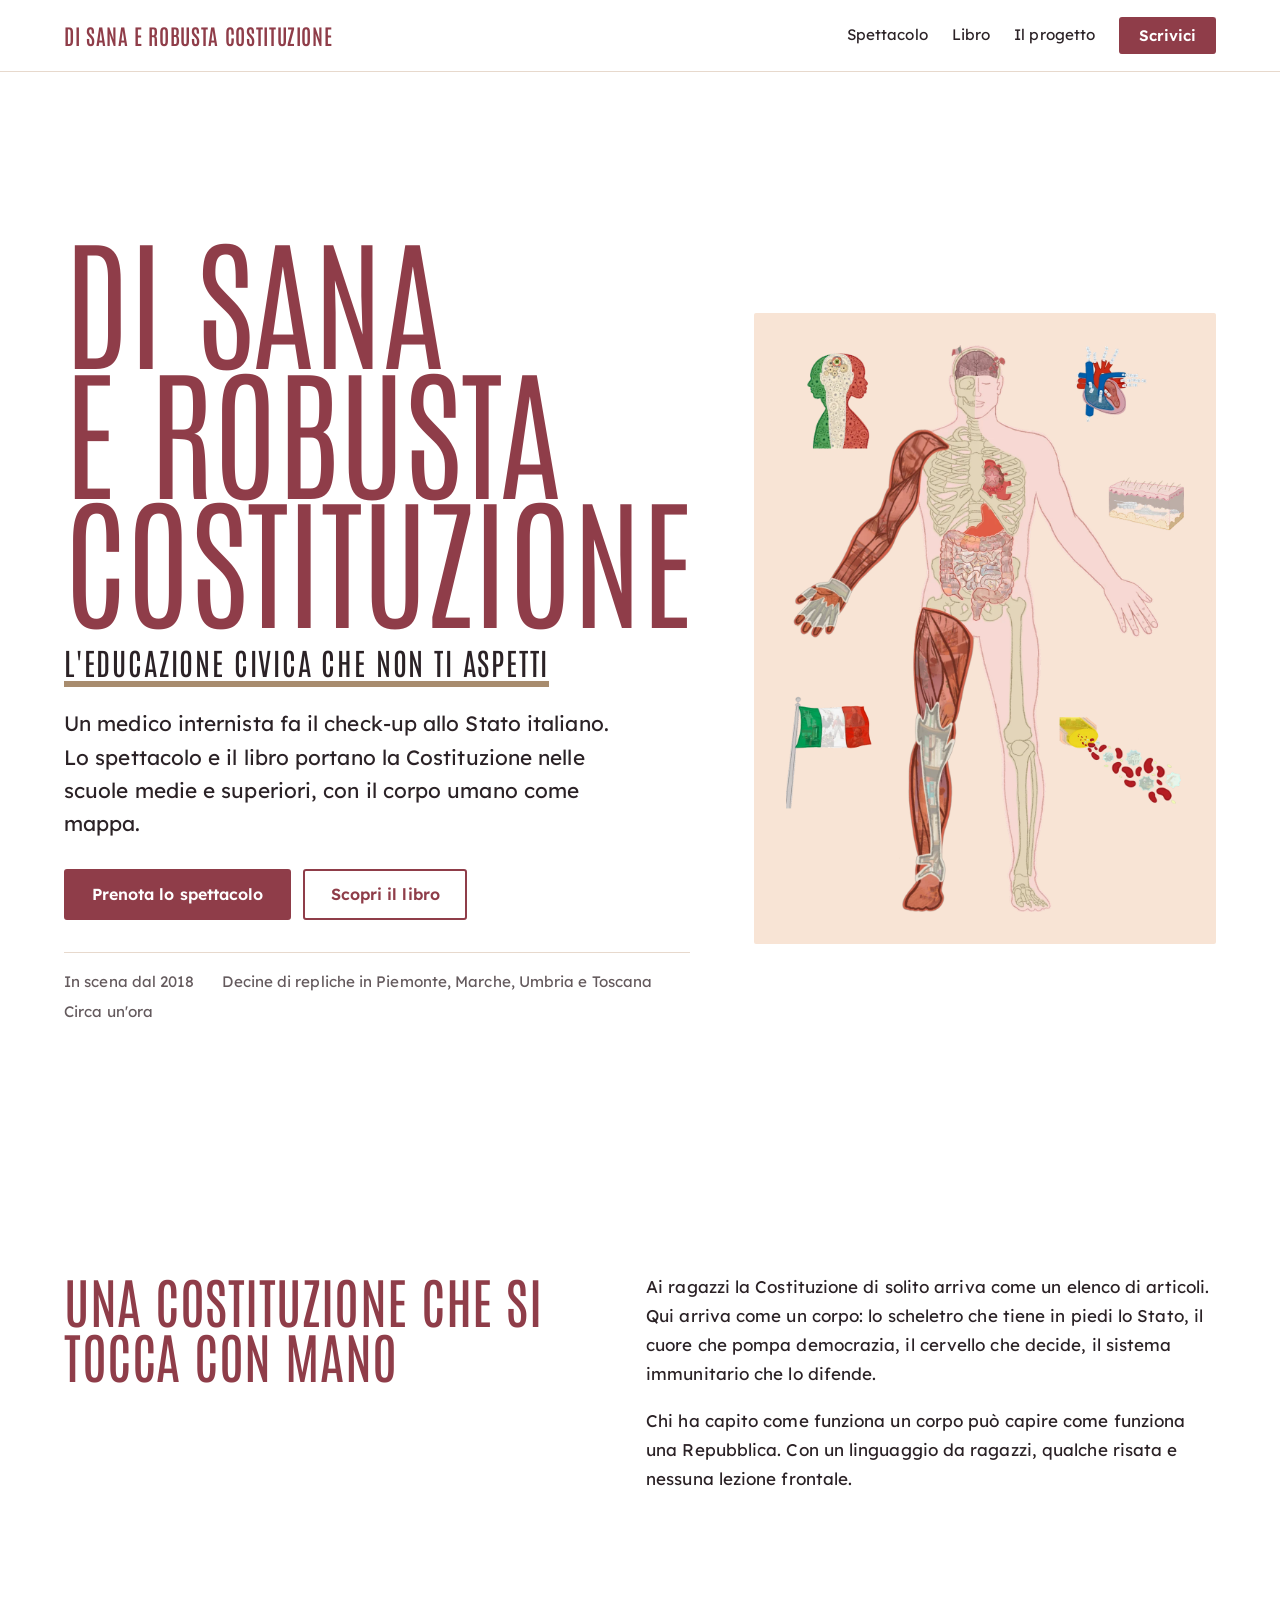
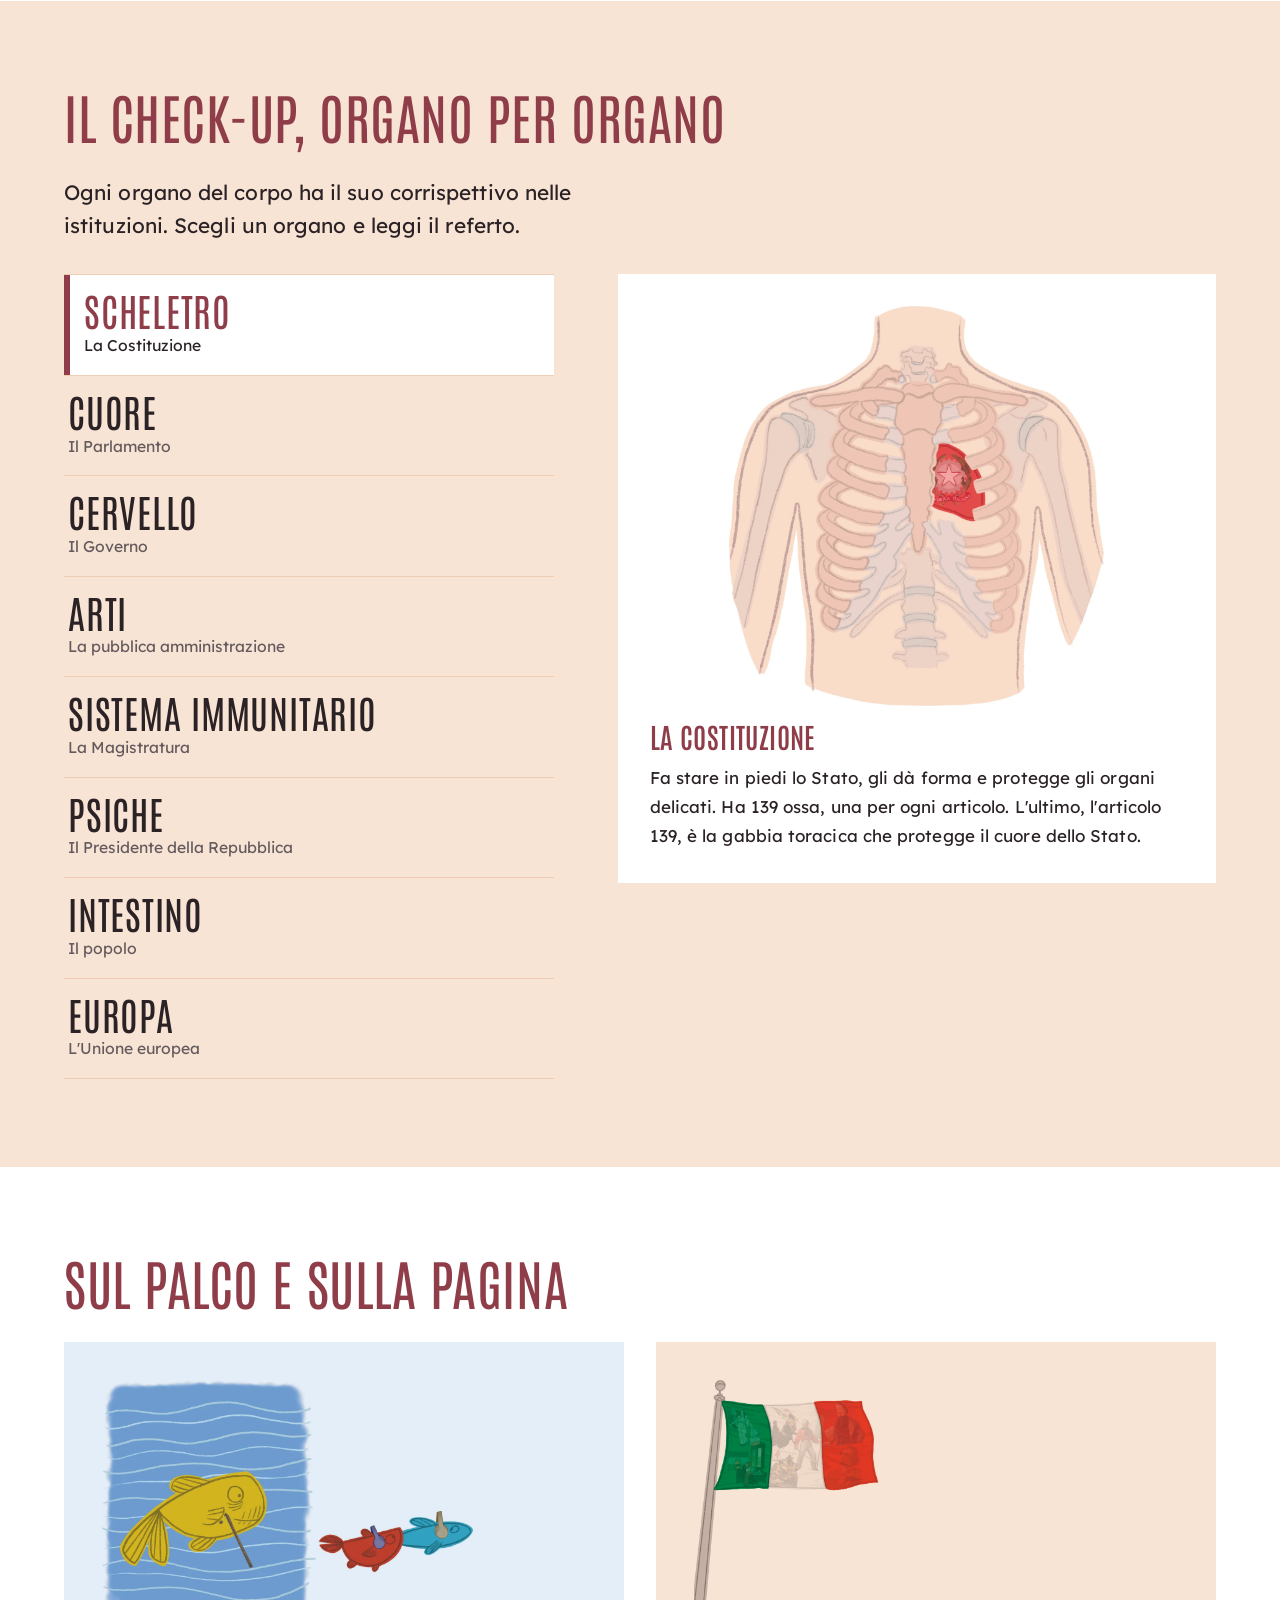
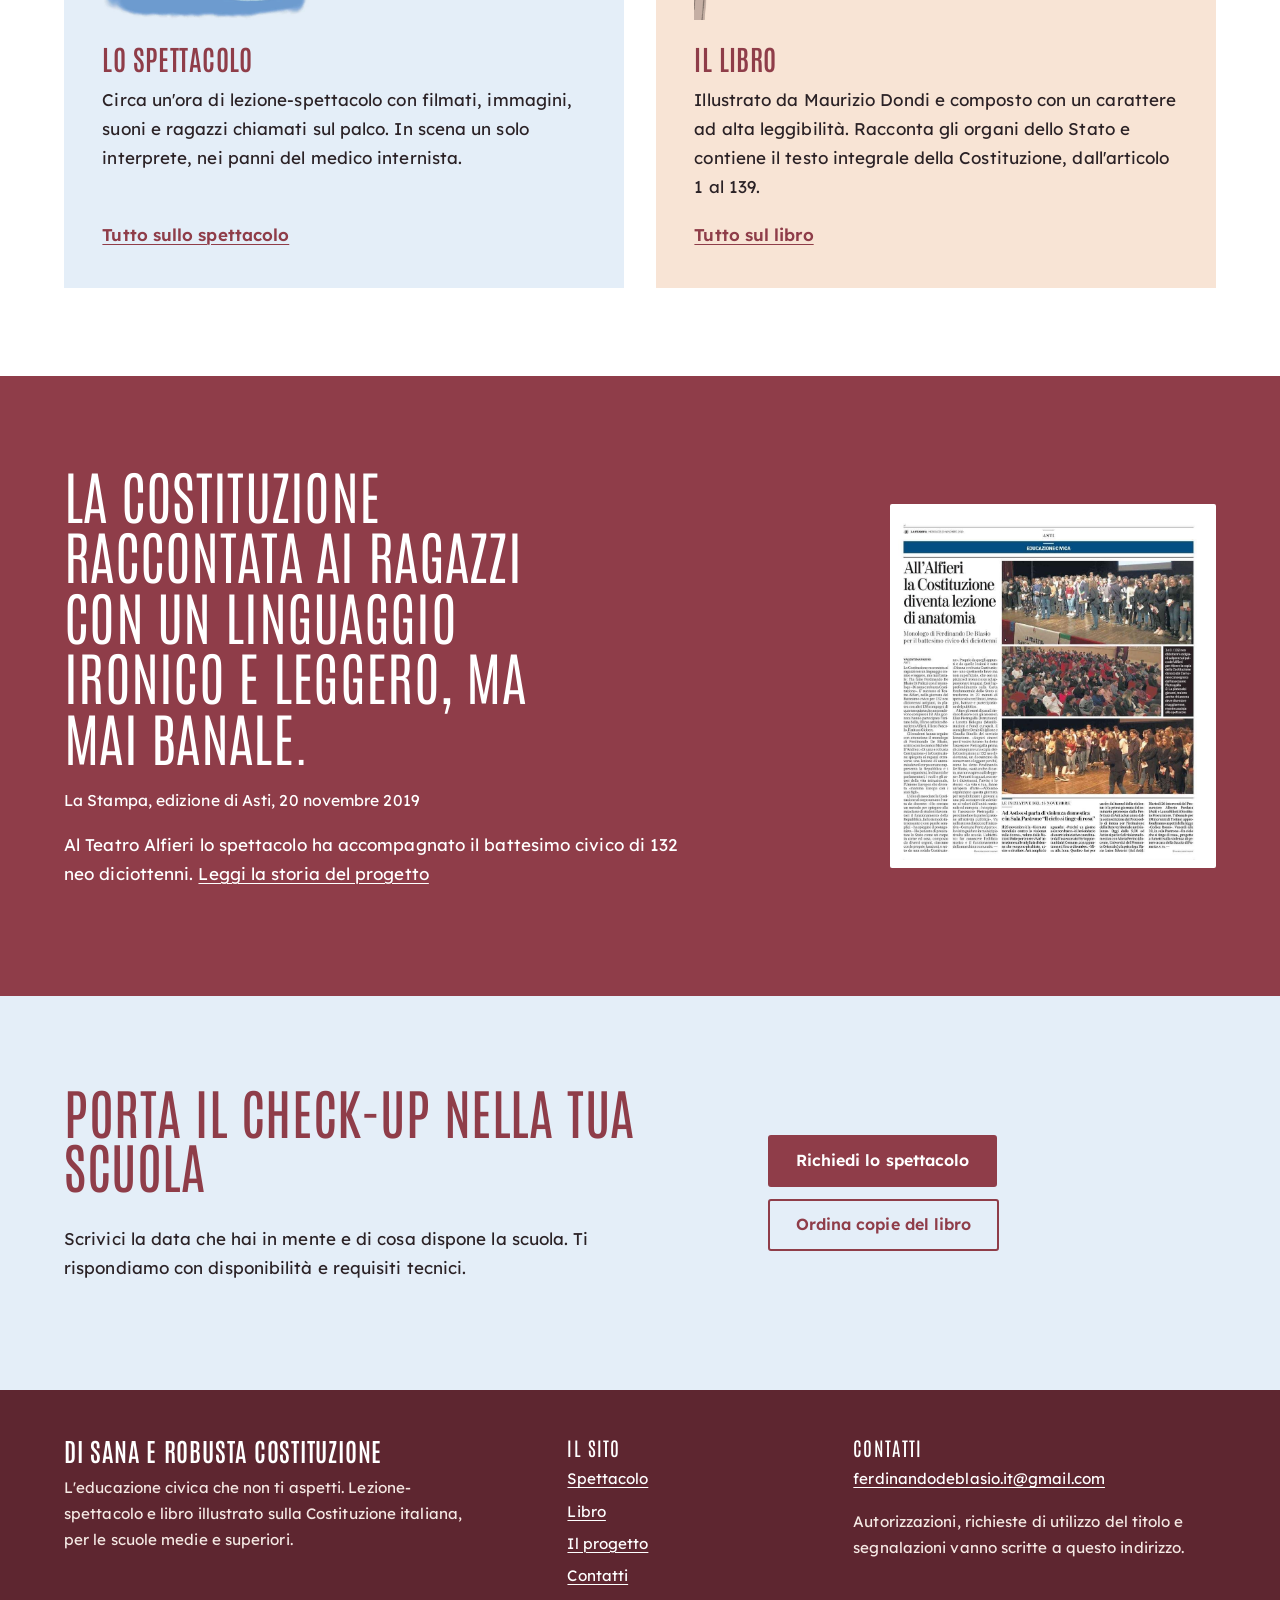
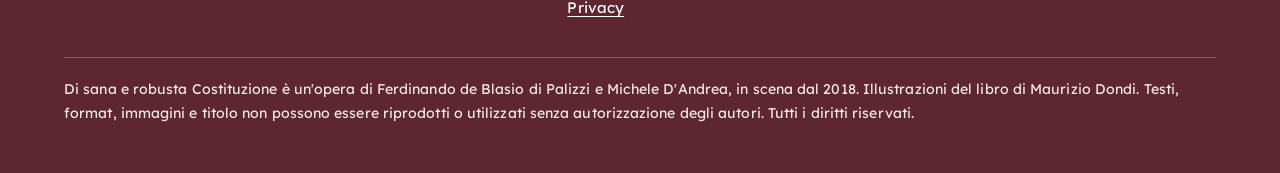
==== index.html @ 2437d0f8 "redo" ====
<!doctype html>
<html lang="it">
<head>
<meta charset="utf-8">
<meta name="viewport" content="width=device-width,initial-scale=1">
<title>Di sana e robusta Costituzione | Spettacolo e libro sulla Costituzione per le scuole</title>
<meta name="description" content="Un medico internista fa il check-up allo Stato italiano. Lezione-spettacolo e libro illustrato sulla Costituzione per scuole medie e superiori, di Ferdinando de Blasio di Palizzi e Michele D&#x27;Andrea.">
<link rel="canonical" href="https://www.DOMINIO-DA-INSERIRE.it/">
<link rel="icon" href="favicon.svg" type="image/svg+xml">
<meta property="og:type" content="website">
<meta property="og:locale" content="it_IT">
<meta property="og:site_name" content="Di sana e robusta Costituzione">
<meta property="og:title" content="Di sana e robusta Costituzione | Spettacolo e libro sulla Costituzione per le scuole">
<meta property="og:description" content="Un medico internista fa il check-up allo Stato italiano. Lezione-spettacolo e libro illustrato sulla Costituzione per scuole medie e superiori, di Ferdinando de Blasio di Palizzi e Michele D&#x27;Andrea.">
<meta property="og:url" content="https://www.DOMINIO-DA-INSERIRE.it/">
<meta property="og:image" content="https://www.DOMINIO-DA-INSERIRE.it/img/og.jpg">
<meta name="twitter:card" content="summary_large_image">
<meta name="theme-color" content="#8F3D49">
<link rel="preload" href="fonts/antonio-latin-300-normal.woff2" as="font" type="font/woff2" crossorigin>
<link rel="stylesheet" href="styles.css">
<script type="application/ld+json">{"@context": "https://schema.org", "@graph": [{"@type": "WebSite", "@id": "https://www.DOMINIO-DA-INSERIRE.it/#sito", "name": "Di sana e robusta Costituzione", "url": "https://www.DOMINIO-DA-INSERIRE.it/", "inLanguage": "it", "author": [{"@type": "Person", "name": "Ferdinando de Blasio di Palizzi"}, {"@type": "Person", "name": "Michele D'Andrea"}]}, {"@type": "Play", "@id": "https://www.DOMINIO-DA-INSERIRE.it/spettacolo.html#spettacolo", "name": "Di sana e robusta Costituzione", "description": "Lezione-spettacolo di circa un'ora sulla Costituzione italiana per le scuole medie e superiori. Un medico internista fa il check-up allo Stato.", "author": [{"@type": "Person", "name": "Ferdinando de Blasio di Palizzi"}, {"@type": "Person", "name": "Michele D'Andrea"}], "dateCreated": "2018", "inLanguage": "it", "url": "https://www.DOMINIO-DA-INSERIRE.it/spettacolo.html", "audience": {"@type": "EducationalAudience", "educationalRole": "student"}}, {"@type": "Book", "@id": "https://www.DOMINIO-DA-INSERIRE.it/libro.html#libro", "name": "Di sana e robusta Costituzione", "alternativeName": "L'educazione civica che non ti aspetti", "author": [{"@type": "Person", "name": "Ferdinando de Blasio di Palizzi"}, {"@type": "Person", "name": "Michele D'Andrea"}], "illustrator": {"@type": "Person", "name": "Maurizio Dondi"}, "inLanguage": "it", "url": "https://www.DOMINIO-DA-INSERIRE.it/libro.html", "image": "https://www.DOMINIO-DA-INSERIRE.it/img/og.jpg", "audience": {"@type": "EducationalAudience", "educationalRole": "student"}}, {"@type": "Person", "name": "Ferdinando de Blasio di Palizzi"}, {"@type": "Person", "name": "Michele D'Andrea"}]}</script>
</head>
<body>
<a class="skip" href="#contenuto">Vai al contenuto</a>
<header class="site-header"><div class="wrap">
<a class="brand" href="index.html">Di sana e robusta Costituzione</a>
<nav class="nav" aria-label="Principale"><a href="spettacolo.html">Spettacolo</a><a href="libro.html">Libro</a><a href="il-progetto.html">Il progetto</a><a class="btn" href="contatti.html">Scrivici</a></nav>
</div></header>
<main id="contenuto">
<section class="hero"><div class="wrap">
<div>
<h1><span>Di sana</span><span>e robusta</span><span>Costituzione</span></h1>
<p class="tag">L'educazione civica che non ti aspetti</p>
<p class="lede">Un medico internista fa il check-up allo Stato italiano. Lo spettacolo e il libro portano la Costituzione nelle scuole medie e superiori, con il corpo umano come mappa.</p>
<div class="btn-row"><a class="btn" href="contatti.html#spettacolo">Prenota lo spettacolo</a><a class="btn ghost" href="libro.html">Scopri il libro</a></div>
<ul class="facts" style="margin-top:2rem"><li>In scena dal 2018</li><li>Decine di repliche in Piemonte, Marche, Umbria e Toscana</li><li>Circa un'ora</li></ul>
</div>
<div class="hero-art"><img src="img/corpo-intero.webp" alt="Corpo umano con gli organi che rappresentano le istituzioni: cervello, cuore, scheletro, arti, intestino, psiche e sistema immunitario" width="720" height="1025"></div>
</div></section>

<section><div class="wrap intro">
<h2>Una Costituzione che si tocca con mano</h2>
<div>
<p>Ai ragazzi la Costituzione di solito arriva come un elenco di articoli. Qui arriva come un corpo: lo scheletro che tiene in piedi lo Stato, il cuore che pompa democrazia, il cervello che decide, il sistema immunitario che lo difende.</p>
<p>Chi ha capito come funziona un corpo può capire come funziona una Repubblica. Con un linguaggio da ragazzi, qualche risata e nessuna lezione frontale.</p>
</div></div></section>

<section class="tint" aria-labelledby="t-referto"><div class="wrap">
<h2 id="t-referto">Il check-up, organo per organo</h2>
<p class="lede">Ogni organo del corpo ha il suo corrispettivo nelle istituzioni. Scegli un organo e leggi il referto.</p>
<ul class="referto-list">
<li>
<button type="button" aria-expanded="false" aria-controls="p-scheletro"><span class="organo">Scheletro</span><span class="istituzione">La Costituzione</span></button>
<div class="panel" id="p-scheletro" role="region" aria-label="Scheletro: La Costituzione" hidden>
<div class="art"><img src="img/scheletro.webp" alt="Busto con scheletro in trasparenza e il simbolo della Repubblica al posto del cuore" loading="lazy" width="600" height="400"></div>
<h3>La Costituzione</h3><p>Fa stare in piedi lo Stato, gli dà forma e protegge gli organi delicati. Ha 139 ossa, una per ogni articolo. L'ultimo, l'articolo 139, è la gabbia toracica che protegge il cuore dello Stato.</p></div>
</li>
<li>
<button type="button" aria-expanded="false" aria-controls="p-cuore"><span class="organo">Cuore</span><span class="istituzione">Il Parlamento</span></button>
<div class="panel" id="p-cuore" role="region" aria-label="Cuore: Il Parlamento" hidden>
<div class="art"><img src="img/cuore.webp" alt="Cuore anatomico con le aule di Camera e Senato all&#x27;interno e fogli di legge al posto del sangue" loading="lazy" width="600" height="400"></div>
<h3>Il Parlamento</h3><p>Due Camere che pompano democrazia. Una legge passa dall'una all'altra come il sangue nel cuore, finché esce senza modifiche. E come ogni cuore, nessuno può impedirgli di battere.</p></div>
</li>
<li>
<button type="button" aria-expanded="false" aria-controls="p-cervello"><span class="organo">Cervello</span><span class="istituzione">Il Governo</span></button>
<div class="panel" id="p-cervello" role="region" aria-label="Cervello: Il Governo" hidden>
<div class="art"><img src="img/cervello.webp" alt="Cervello con una manifestazione del Primo Maggio, una bandiera e dei papaveri" loading="lazy" width="600" height="400"></div>
<h3>Il Governo</h3><p>Raccoglie i segnali che arrivano dal resto del corpo, li interpreta e decide un piano d'azione. Coordina i movimenti volontari dello Stato.</p></div>
</li>
<li>
<button type="button" aria-expanded="false" aria-controls="p-arti"><span class="organo">Arti</span><span class="istituzione">La pubblica amministrazione</span></button>
<div class="panel" id="p-arti" role="region" aria-label="Arti: La pubblica amministrazione" hidden>
<div class="art"><img src="img/arti.webp" alt="Una gamba e un braccio muscolosi con biblioteche e aule scolastiche nei muscoli" loading="lazy" width="600" height="400"></div>
<h3>La pubblica amministrazione</h3><p>Braccia e gambe fanno un milione di cose, ma vanno tenute allenate e messe in condizione di lavorare. Quando si fermano, si ferma lo Stato.</p></div>
</li>
<li>
<button type="button" aria-expanded="false" aria-controls="p-sangue"><span class="organo">Sistema immunitario</span><span class="istituzione">La Magistratura</span></button>
<div class="panel" id="p-sangue" role="region" aria-label="Sistema immunitario: La Magistratura" hidden>
<div class="art"><img src="img/sangue.webp" alt="Globuli rossi e globuli bianchi che scorrono in un vaso sanguigno, con un martelletto da giudice" loading="lazy" width="600" height="400"></div>
<h3>La Magistratura</h3><p>Come i globuli bianchi, il sistema giudiziario difende il corpo dello Stato da ciò che lo minaccia.</p></div>
</li>
<li>
<button type="button" aria-expanded="false" aria-controls="p-psiche"><span class="organo">Psiche</span><span class="istituzione">Il Presidente della Repubblica</span></button>
<div class="panel" id="p-psiche" role="region" aria-label="Psiche: Il Presidente della Repubblica" hidden>
<div class="art"><img src="img/psiche.webp" alt="Due profili umani a ingranaggi, verde e rosso, con al centro una figura bianca: il tricolore" loading="lazy" width="600" height="400"></div>
<h3>Il Presidente della Repubblica</h3><p>La coscienza dello Stato. Ne rappresenta l'unità, firma le leggi ed è il custode della Costituzione. È la vocina che ti dice: guarda che poi te ne penti.</p></div>
</li>
<li>
<button type="button" aria-expanded="false" aria-controls="p-intestino"><span class="organo">Intestino</span><span class="istituzione">Il popolo</span></button>
<div class="panel" id="p-intestino" role="region" aria-label="Intestino: Il popolo" hidden>
<div class="art"><img src="img/intestino.webp" alt="Stomaco e intestino con scene di manifestazioni e persone in piazza" loading="lazy" width="600" height="400"></div>
<h3>Il popolo</h3><p>Siamo tutti noi. Quando l'intestino sta male, l'umore dell'intero corpo ne risente.</p></div>
</li>
<li>
<button type="button" aria-expanded="false" aria-controls="p-europa"><span class="organo">Europa</span><span class="istituzione">L'Unione europea</span></button>
<div class="panel" id="p-europa" role="region" aria-label="Europa: L'Unione europea" hidden>
<div class="art"><img src="img/europa-gravidanza.webp" alt="Pancia di una donna incinta con le stelle della bandiera europea" loading="lazy" width="600" height="400"></div>
<h3>L'Unione europea</h3><p>Mamma Europa e tutti i suoi figli. L'Italia è uno di loro.</p></div>
</li>
</ul>
</div></section>

<section><div class="wrap">
<h2>Sul palco e sulla pagina</h2>
<div class="paths">
<article class="path blue"><img src="img/pesci.webp" alt="Un pesce giallo e due pesci più piccoli in un acquario di onde blu" width="700" height="450" loading="lazy">
<h3>Lo spettacolo</h3>
<p>Circa un'ora di lezione-spettacolo con filmati, immagini, suoni e ragazzi chiamati sul palco. In scena un solo interprete, nei panni del medico internista.</p>
<a class="more" href="spettacolo.html">Tutto sullo spettacolo</a></article>
<article class="path warm"><img src="img/bandiera.webp" alt="Bandiera italiana con ritratti storici nelle tre fasce" width="500" height="450" loading="lazy">
<h3>Il libro</h3>
<p>Illustrato da Maurizio Dondi e composto con un carattere ad alta leggibilità. Racconta gli organi dello Stato e contiene il testo integrale della Costituzione, dall'articolo 1 al 139.</p>
<a class="more" href="libro.html">Tutto sul libro</a></article>
</div></div></section>

<section class="quote"><div class="wrap">
<div><blockquote><p>La Costituzione raccontata ai ragazzi con un linguaggio ironico e leggero, ma mai banale.</p></blockquote>
<cite>La Stampa, edizione di Asti, 20 novembre 2019</cite>
<p style="margin-top:1rem">Al Teatro Alfieri lo spettacolo ha accompagnato il battesimo civico di 132 neo diciottenni. <a href="il-progetto.html#stampa">Leggi la storia del progetto</a></p></div>
<a class="clip" href="il-progetto.html#stampa" aria-label="Apri l'articolo de La Stampa"><img src="img/rassegna-la-stampa-2019-11-20.jpg" alt="Pagina de La Stampa di Asti del 20 novembre 2019 con l'articolo All'Alfieri la Costituzione diventa lezione di anatomia" width="500" height="560" loading="lazy"></a>
</div></section>
<section class="cta-band"><div class="wrap">
<div><h2>Porta il check-up nella tua scuola</h2><p>Scrivici la data che hai in mente e di cosa dispone la scuola. Ti rispondiamo con disponibilità e requisiti tecnici.</p></div>
<div class="btn-row"><a class="btn" href="contatti.html#spettacolo">Richiedi lo spettacolo</a><a class="btn ghost" href="contatti.html#libro">Ordina copie del libro</a></div>
</div></section>
</main>
<footer class="site-footer"><div class="wrap">
<div class="foot-grid">
<div><span class="brand">Di sana e robusta Costituzione</span>
<p>L'educazione civica che non ti aspetti. Lezione-spettacolo e libro illustrato sulla Costituzione italiana, per le scuole medie e superiori.</p></div>
<nav aria-label="Link del sito"><h2>Il sito</h2><ul>
<li><a href="spettacolo.html">Spettacolo</a></li><li><a href="libro.html">Libro</a></li>
<li><a href="il-progetto.html">Il progetto</a></li><li><a href="contatti.html">Contatti</a></li>
<li><a href="privacy.html">Privacy</a></li></ul></nav>
<div><h2>Contatti</h2><p><a href="mailto:ferdinandodeblasio.it@gmail.com">ferdinandodeblasio.it@gmail.com</a></p>
<p>Autorizzazioni, richieste di utilizzo del titolo e segnalazioni vanno scritte a questo indirizzo.</p></div>
</div>
<p class="rights">Di sana e robusta Costituzione è un'opera di Ferdinando de Blasio di Palizzi e Michele D'Andrea, in scena dal 2018. Illustrazioni del libro di Maurizio Dondi. Testi, format, immagini e titolo non possono essere riprodotti o utilizzati senza autorizzazione degli autori. Tutti i diritti riservati.</p>
</div></footer>
<script src="main.js" defer></script>
</body>
</html>
---- styles.css ----
@font-face{font-family:"Antonio";font-weight:300;font-style:normal;font-display:swap;src:url(fonts/antonio-latin-300-normal.woff2) format("woff2")}
@font-face{font-family:"Antonio";font-weight:400;font-style:normal;font-display:swap;src:url(fonts/antonio-latin-400-normal.woff2) format("woff2")}
@font-face{font-family:"Antonio";font-weight:600;font-style:normal;font-display:swap;src:url(fonts/antonio-latin-600-normal.woff2) format("woff2")}
@font-face{font-family:"Lexend";font-weight:400;font-style:normal;font-display:swap;src:url(fonts/lexend-latin-400-normal.woff2) format("woff2")}
@font-face{font-family:"Lexend";font-weight:600;font-style:normal;font-display:swap;src:url(fonts/lexend-latin-600-normal.woff2) format("woff2")}

:root{
  --bordeaux:#8F3D49;
  --bordeaux-deep:#5E2630;
  --sabbia:#A88C6E;
  --carne:#F8E4D5;
  --carne-deep:#EFCDB5;
  --acqua:#7BA7D6;
  --acqua-soft:#E4EEF8;
  --ink:#2B2226;
  --muted:#645A5D;
  --line:#E7D9CD;
  --paper:#FFFFFF;
  --display:"Antonio","Arial Narrow",sans-serif;
  --text:"Lexend",system-ui,-apple-system,"Segoe UI",sans-serif;
  --gutter:clamp(1.25rem,4vw,2.5rem);
  --max:72rem;
}
*,*::before,*::after{box-sizing:border-box}
html{-webkit-text-size-adjust:100%;scroll-behavior:smooth}
@media (prefers-reduced-motion:reduce){html{scroll-behavior:auto}*{animation:none!important;transition:none!important}}
body{margin:0;background:var(--paper);color:var(--ink);font-family:var(--text);font-size:1.0625rem;line-height:1.7;letter-spacing:.005em}
img{max-width:100%;height:auto;display:block}
a{color:var(--bordeaux);text-underline-offset:.2em;text-decoration-thickness:1px}
a:hover{color:var(--bordeaux-deep)}
:focus-visible{outline:3px solid var(--acqua);outline-offset:3px;border-radius:2px}
.skip{position:absolute;left:-999px;top:0;background:var(--bordeaux);color:#fff;padding:.75rem 1rem;z-index:20}
.skip:focus{left:0}
.wrap{width:min(100% - 2*var(--gutter),var(--max));margin-inline:auto}
p{margin:0 0 1.1em;max-width:62ch}
h1,h2,h3{font-family:var(--display);font-weight:400;color:var(--bordeaux);margin:0;line-height:1;text-transform:uppercase}
h2{font-size:clamp(2.1rem,4.6vw,3.4rem);letter-spacing:.01em;margin-bottom:.6em}
h3{font-size:1.75rem;letter-spacing:.015em;margin-bottom:.5em;font-weight:600}
.lede{font-size:clamp(1.125rem,1.7vw,1.3rem);line-height:1.6;max-width:44ch}

/* header */
.site-header{border-bottom:1px solid var(--line)}
.site-header .wrap{display:flex;flex-wrap:wrap;align-items:center;justify-content:space-between;gap:.5rem 2rem;padding-block:1rem}
.brand{font-family:var(--display);font-weight:600;font-size:1.35rem;letter-spacing:.03em;text-transform:uppercase;text-decoration:none;color:var(--bordeaux);line-height:1}
.nav{display:flex;flex-wrap:wrap;gap:.25rem 1.5rem;align-items:center}
.nav a{text-decoration:none;color:var(--ink);font-size:.95rem;padding:.35rem 0;border-bottom:2px solid transparent}
.nav a:hover{border-color:var(--sabbia)}
.nav a[aria-current="page"]{border-color:var(--bordeaux);color:var(--bordeaux)}
.nav .btn{padding:.55rem 1.1rem;border-bottom:0;color:#fff}
.nav .btn:hover,.nav a.btn[aria-current="page"]{color:#fff}

/* buttons */
.btn{display:inline-block;background:var(--bordeaux);color:#fff;text-decoration:none;font-family:var(--text);font-weight:600;font-size:1rem;padding:.9rem 1.6rem;border:2px solid var(--bordeaux);border-radius:3px;cursor:pointer;line-height:1.2;transition:background .15s}
.btn:hover{background:var(--bordeaux-deep);border-color:var(--bordeaux-deep);color:#fff}
.btn.ghost{background:transparent;color:var(--bordeaux)}
.btn.ghost:hover{background:var(--bordeaux);color:#fff}
.btn-row{display:flex;flex-wrap:wrap;gap:.75rem;margin-top:1.75rem}

/* hero */
.hero{overflow:hidden}
.hero .wrap{display:grid;grid-template-columns:minmax(0,1.15fr) minmax(0,.85fr);gap:clamp(1.5rem,5vw,4rem);align-items:center;padding-block:clamp(2rem,6vw,4.5rem)}
.hero h1{font-weight:300;font-size:clamp(3.6rem,11.5vw,9rem);line-height:.9;letter-spacing:-.005em}
.hero h1 span{display:block}
.hero .tag{font-family:var(--display);font-size:clamp(1.35rem,2.6vw,1.9rem);letter-spacing:.06em;text-transform:uppercase;color:var(--ink);margin:1.5rem 0 1.25rem;display:inline-block;border-bottom:6px solid var(--sabbia);padding-bottom:.2rem;line-height:1.1}
.hero-art{background:var(--carne);border-radius:2px;padding:clamp(1rem,3vw,2rem);position:relative}
.hero-art img{width:100%;max-height:44rem;object-fit:contain}

/* sections */
section{padding-block:clamp(3rem,7vw,5.5rem)}
.tint{background:var(--carne)}
.facts{display:flex;flex-wrap:wrap;gap:.25rem 1.75rem;margin:0;padding:1rem 0 0;border-top:1px solid var(--line);list-style:none;font-size:.95rem;color:var(--muted)}
.intro{display:grid;grid-template-columns:minmax(0,1fr) minmax(0,1.1fr);gap:clamp(1.5rem,5vw,4rem);align-items:start}
.intro h2{margin-bottom:0}

/* referto */
.referto-list{list-style:none;margin:2rem 0 0;padding:0;display:grid;grid-template-columns:minmax(0,.9fr) minmax(0,1.1fr);column-gap:clamp(1.5rem,5vw,4rem);align-items:start}
.referto-list li{display:contents}
.referto-list button{grid-column:1;text-align:left;background:transparent;border:0;border-top:1px solid var(--carne-deep);padding:1rem .25rem;cursor:pointer;font:inherit;color:var(--ink);display:flex;flex-direction:column;gap:.15rem;width:100%}
.referto-list li:last-child button{border-bottom:1px solid var(--carne-deep)}
.referto-list .organo{font-family:var(--display);text-transform:uppercase;font-size:clamp(1.7rem,3.4vw,2.4rem);letter-spacing:.02em;line-height:1;color:var(--ink);transition:color .15s,padding .15s}
.referto-list .istituzione{font-size:.98rem;color:var(--muted)}
.referto-list button:hover .organo{color:var(--bordeaux)}
.referto-list button[aria-expanded="true"]{background:var(--paper);box-shadow:inset 6px 0 0 var(--bordeaux);padding-left:1.25rem}
.referto-list button[aria-expanded="true"] .organo{color:var(--bordeaux)}
.referto-list button[aria-expanded="true"] .istituzione{color:var(--ink)}
.referto-list .panel{grid-column:2;grid-row:1 / span 9;background:var(--paper);padding:clamp(1rem,2.5vw,2rem);position:sticky;top:1rem;align-self:start}
.referto-list .panel[hidden]{display:none}
.panel .art{height:clamp(16rem,34vw,25rem);display:flex;align-items:center;justify-content:center;margin-bottom:1rem}
.panel .art img{max-height:100%;width:auto;max-width:100%;object-fit:contain}
.panel p{margin-bottom:0}

/* two paths */
.paths{display:grid;grid-template-columns:repeat(2,minmax(0,1fr));gap:clamp(1rem,3vw,2rem)}
.path{padding:clamp(1.5rem,3vw,2.5rem);display:flex;flex-direction:column}
.path.blue{background:var(--acqua-soft)}
.path.warm{background:var(--carne)}
.path img{mix-blend-mode:multiply;height:15rem;width:auto;max-width:100%;object-fit:contain;object-position:left center;margin-bottom:1.5rem}
.path p{flex:1}
.path .more{font-weight:600}

/* quote */
.quote{background:var(--bordeaux);color:#fff}
.quote .wrap{display:grid;grid-template-columns:minmax(0,1.4fr) minmax(0,.6fr);gap:clamp(1.5rem,5vw,4rem);align-items:center}
.quote blockquote{margin:0}
.quote blockquote p{font-family:var(--display);font-weight:300;font-size:clamp(2rem,5vw,3.6rem);line-height:1.05;text-transform:uppercase;max-width:20ch;margin:0 0 1.25rem;letter-spacing:.005em}
.quote cite{font-style:normal;font-size:.98rem}
.quote a{color:#fff}
.quote .clip{display:block;background:#fff;padding:.5rem;border-radius:2px}
.quote .clip img{width:100%}

/* cta band */
.cta-band{background:var(--acqua-soft)}
.cta-band .wrap{display:grid;grid-template-columns:minmax(0,1.2fr) minmax(0,.8fr);gap:2rem;align-items:center}
.cta-band .btn-row{margin-top:0;justify-content:flex-start}

/* inner pages */
.page-head{padding-block:clamp(2.5rem,6vw,4.5rem) clamp(1.5rem,3vw,2.5rem)}
.page-head h1{font-weight:300;font-size:clamp(3rem,8vw,6rem);line-height:.92}
.page-head .lede{margin-top:1.25rem}
.split{display:grid;grid-template-columns:minmax(0,1.15fr) minmax(0,.85fr);gap:clamp(1.5rem,5vw,4rem);align-items:start}
.split.rev{grid-template-columns:minmax(0,.85fr) minmax(0,1.15fr)}
.figure{background:var(--carne);padding:clamp(1rem,3vw,2rem)}
.figure.blue{background:var(--acqua-soft)}
.figure img{mix-blend-mode:multiply;max-height:34rem;width:auto;max-width:100%;margin-inline:auto;object-fit:contain}
.spec{display:grid;grid-template-columns:max-content 1fr;gap:.6rem 1.5rem;margin:0 0 1.5rem;padding:1.25rem 0;border-block:1px solid var(--line)}
.spec dt{font-weight:600;color:var(--bordeaux)}
.spec dd{margin:0}
.checklist{margin:0 0 1.25rem;padding-left:1.25rem}
.checklist li{margin-bottom:.4rem;max-width:58ch}
.parts{list-style:none;padding:0;margin:0;display:grid;gap:0}
.parts li{display:grid;grid-template-columns:minmax(0,.7fr) minmax(0,1.3fr);gap:1.5rem;padding:1.25rem 0;border-top:1px solid var(--line)}
.parts li:last-child{border-bottom:1px solid var(--line)}
.parts .t{font-family:var(--display);text-transform:uppercase;font-size:1.7rem;line-height:1.05;color:var(--bordeaux);letter-spacing:.015em}
.parts .t small{display:block;font-family:var(--text);text-transform:none;font-size:.9rem;color:var(--muted);letter-spacing:0;margin-bottom:.25rem}
.parts p{margin:0}
.timeline{list-style:none;margin:0;padding:0;border-left:3px solid var(--sabbia)}
.timeline li{padding:0 0 2rem 1.75rem;position:relative}
.timeline li::before{content:"";position:absolute;left:-9px;top:.55rem;width:15px;height:15px;background:var(--bordeaux);border-radius:50%}
.timeline .year{font-family:var(--display);font-size:2rem;color:var(--bordeaux);line-height:1;display:block;margin-bottom:.35rem}
.timeline p{margin:0}
.authors{display:grid;grid-template-columns:repeat(2,minmax(0,1fr));gap:clamp(1.5rem,4vw,3rem)}
.press img{border:1px solid var(--line)}
.press figcaption{font-size:.92rem;color:var(--muted);margin-top:.75rem;max-width:60ch}
.note-box{background:var(--carne);padding:1.5rem 1.75rem;border-left:6px solid var(--bordeaux)}
.note-box p:last-child{margin-bottom:0}
details.faq{border-top:1px solid var(--line);padding:1rem 0}
details.faq:last-of-type{border-bottom:1px solid var(--line)}
details.faq summary{cursor:pointer;font-weight:600;list-style:none;display:flex;justify-content:space-between;gap:1rem}
details.faq summary::-webkit-details-marker{display:none}
details.faq summary::after{content:"+";font-family:var(--display);font-size:1.6rem;line-height:1;color:var(--bordeaux)}
details.faq[open] summary::after{content:"\2212"}
details.faq p{margin:.75rem 0 0}

/* forms */
.form-card{background:var(--carne);padding:clamp(1.25rem,3vw,2.25rem);margin-bottom:3rem}
.form-grid{display:grid;grid-template-columns:repeat(2,minmax(0,1fr));gap:1.1rem 1.5rem}
.field{display:flex;flex-direction:column;gap:.35rem}
.field.full{grid-column:1 / -1}
label,legend{font-weight:600;font-size:.95rem}
input,select,textarea{font:inherit;color:var(--ink);background:#fff;border:1.5px solid #bda893;border-radius:3px;padding:.7rem .8rem;width:100%}
input:focus,select:focus,textarea:focus{outline:3px solid var(--acqua);outline-offset:1px;border-color:var(--bordeaux)}
textarea{min-height:7rem;resize:vertical}
.check{display:flex;gap:.7rem;align-items:flex-start;font-weight:400}
.check input{width:1.2rem;height:1.2rem;margin-top:.3rem;flex:none}
.form-note{font-size:.92rem;color:var(--muted);max-width:60ch}
.form-status{margin-top:1rem;font-weight:600;color:var(--bordeaux-deep)}
.anchor-links{display:flex;gap:1.5rem;flex-wrap:wrap;margin-top:1.25rem}

/* footer */
.site-footer{background:var(--bordeaux-deep);color:#F5E9E4;padding-block:3rem 2rem;font-size:.95rem}
.site-footer a{color:#fff}
.foot-grid{display:grid;grid-template-columns:minmax(0,1.3fr) minmax(0,.7fr) minmax(0,1fr);gap:2rem}
.site-footer .brand{color:#fff;font-size:1.6rem;display:block;margin-bottom:.75rem}
.site-footer ul{list-style:none;margin:0;padding:0;display:grid;gap:.4rem}
.site-footer .rights{margin-top:2.25rem;padding-top:1.25rem;border-top:1px solid rgba(255,255,255,.25);font-size:.88rem;max-width:none}
.site-footer p{max-width:46ch}
.site-footer h2{font-size:1.2rem;color:#fff;margin-bottom:.6rem;letter-spacing:.06em}

@media (max-width:52rem){
  .hero .wrap,.intro,.split,.split.rev,.quote .wrap,.cta-band .wrap,.authors,.foot-grid,.paths{grid-template-columns:minmax(0,1fr)}
  .hero-art{max-width:24rem}
  .hero-art img{max-height:26rem}
  .referto-list{grid-template-columns:minmax(0,1fr)}
  .referto-list li{display:block}
  .referto-list button{grid-column:auto}
  .referto-list .panel{grid-column:auto;grid-row:auto;position:static;margin:0 0 .5rem;border-left:6px solid var(--bordeaux)}
  .referto-list .panel .art{height:15rem}
  .form-grid{grid-template-columns:minmax(0,1fr)}
  .parts li{grid-template-columns:minmax(0,1fr);gap:.5rem}
  .spec{grid-template-columns:minmax(0,1fr);gap:.1rem}
  .spec dd{margin-bottom:.7rem}
}
@media print{.site-header,.site-footer,.cta-band,.btn-row{display:none}}
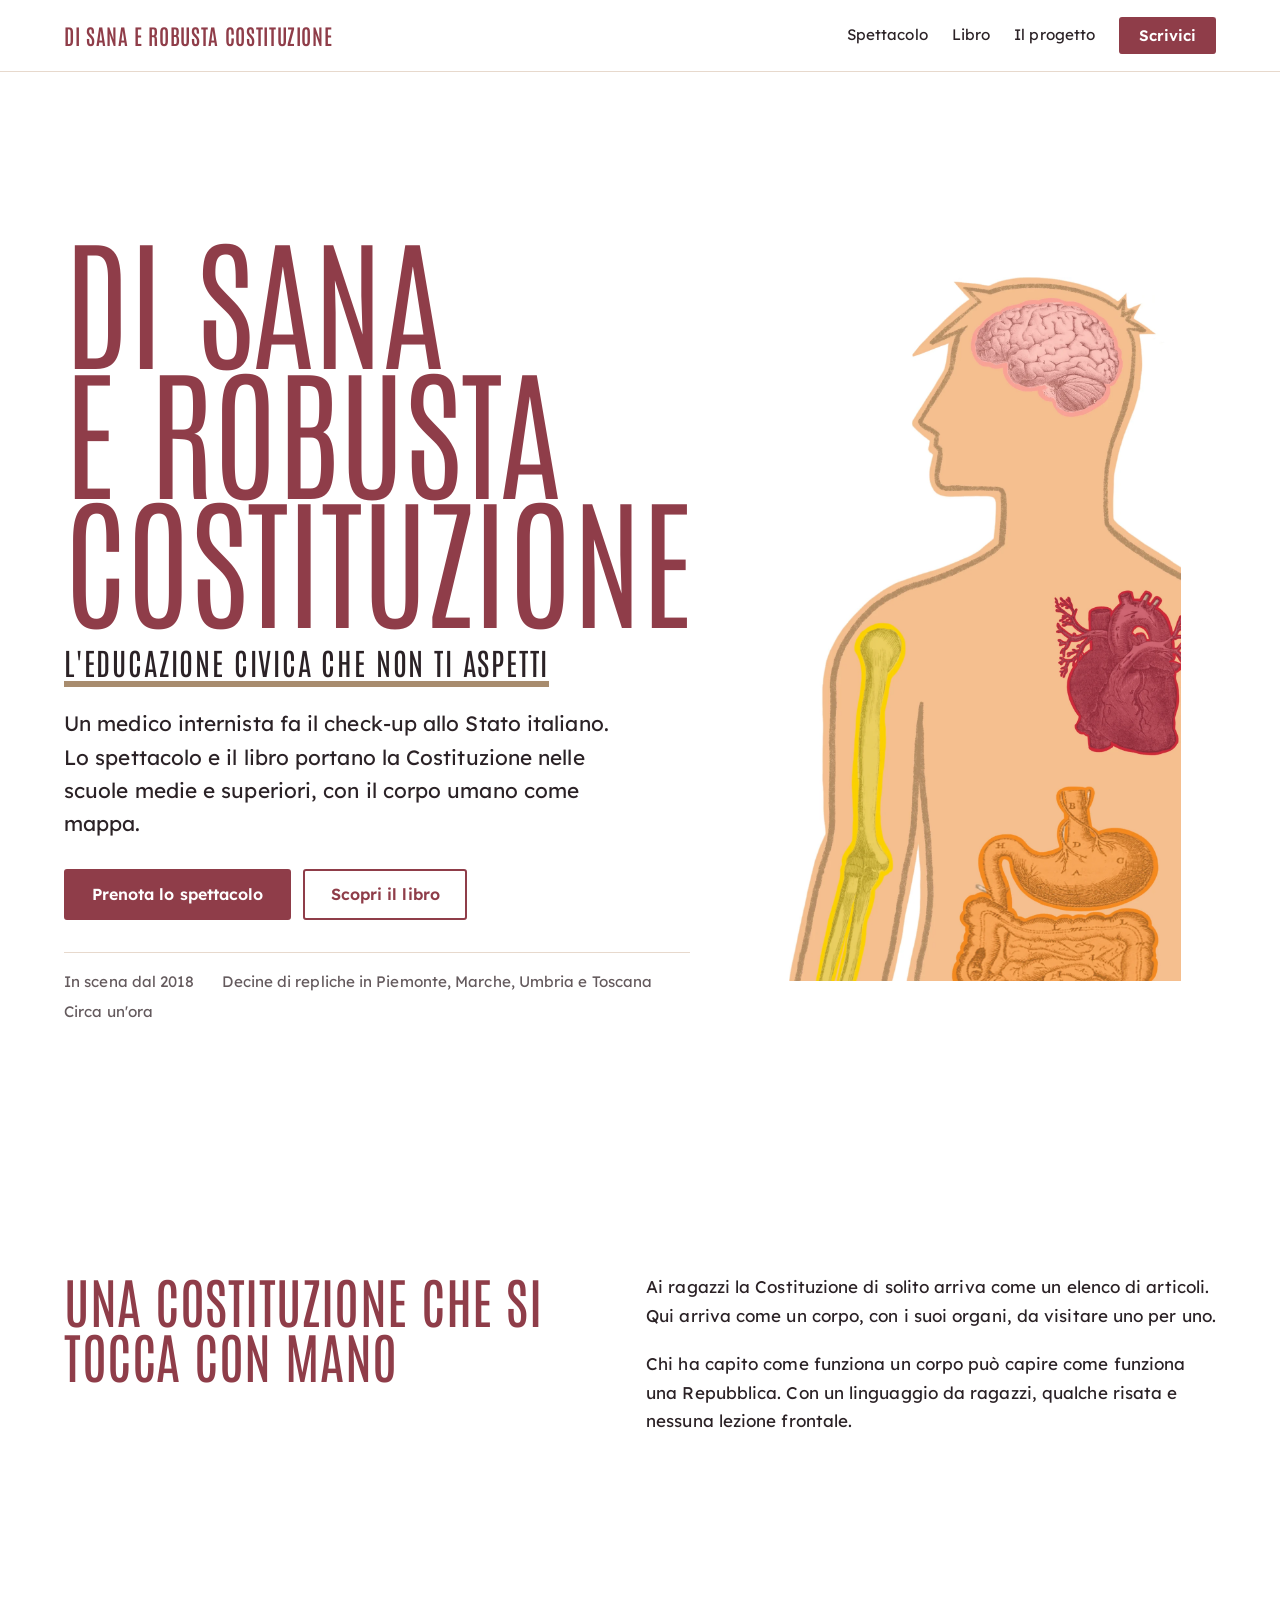
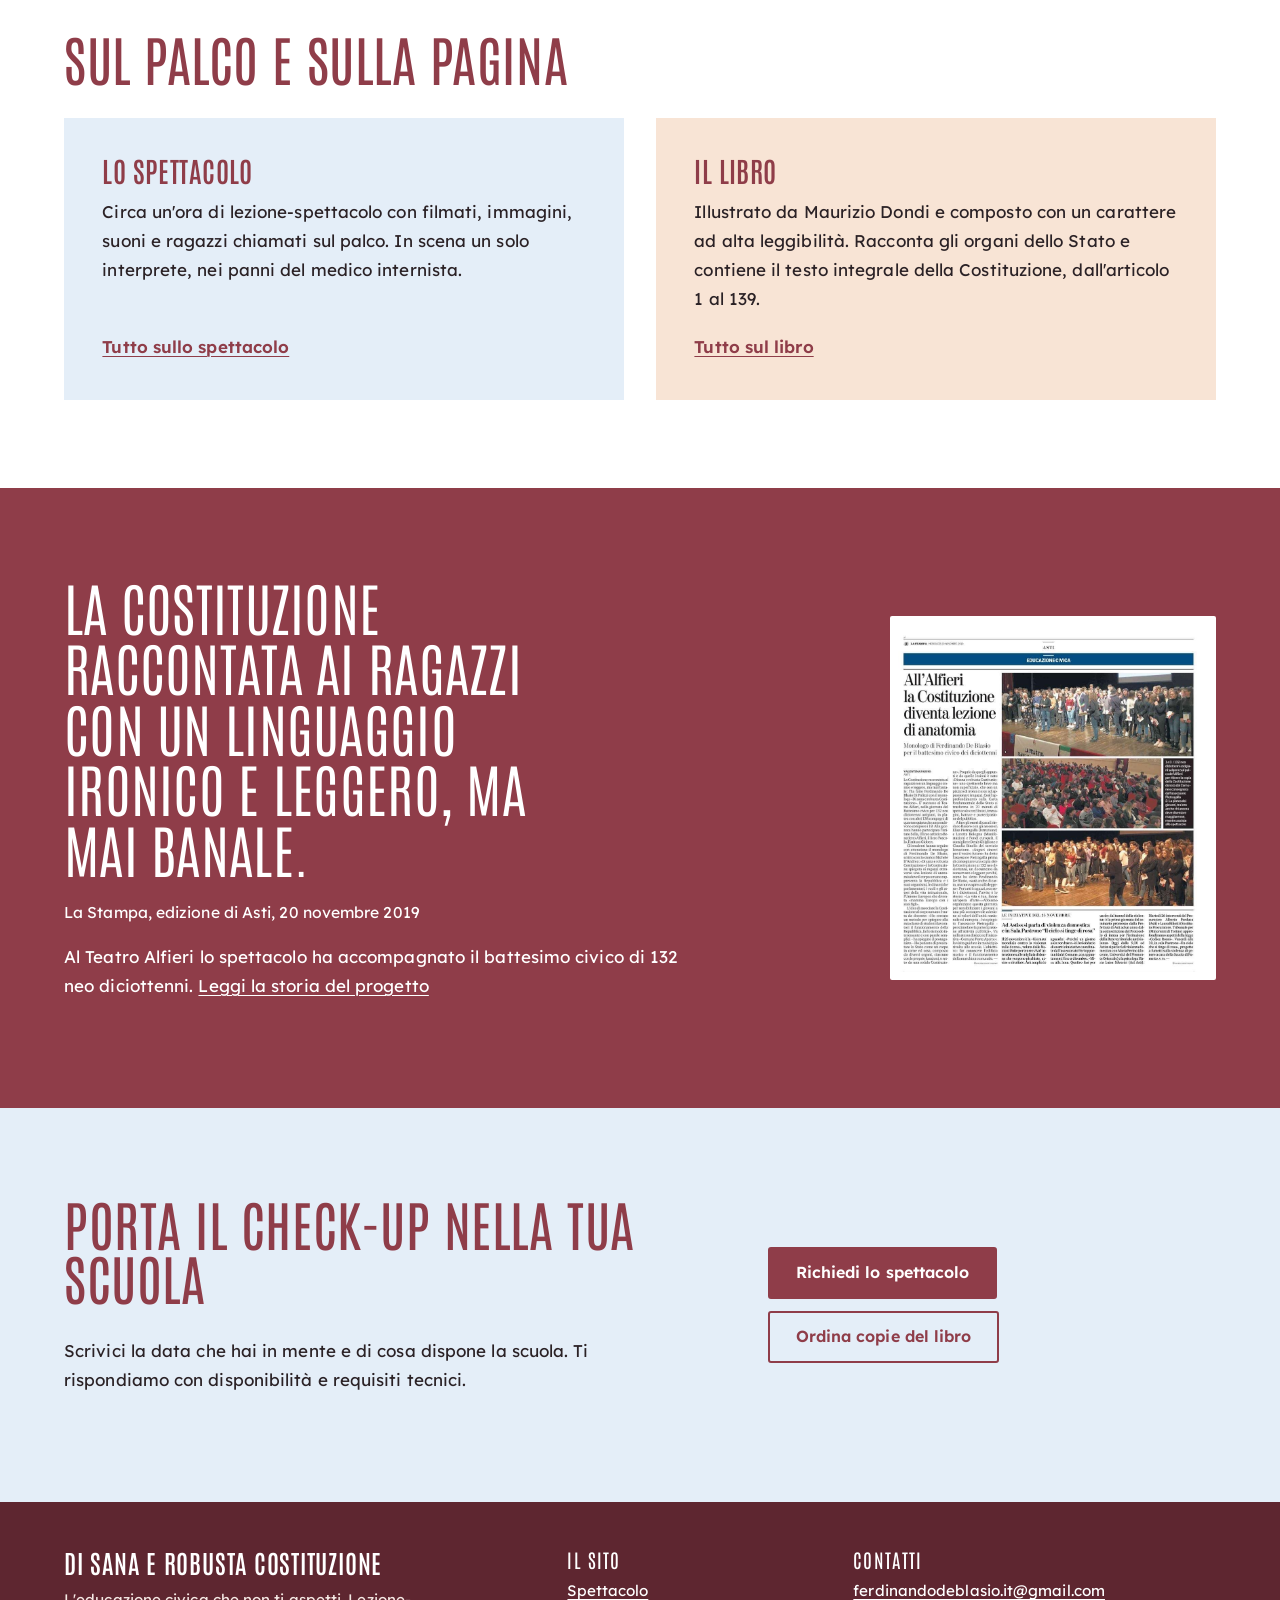
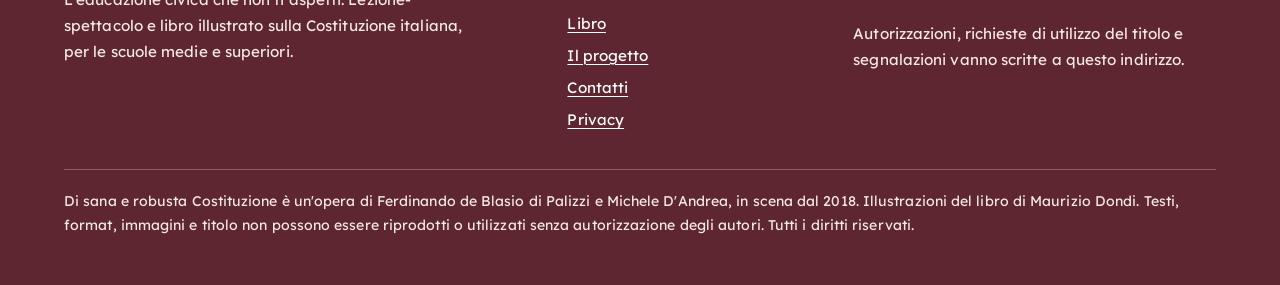
==== commit 9ec9fb49: "mod" ====
--- a/index.html
+++ b/index.html
@@ -5,20 +5,20 @@
 <meta name="viewport" content="width=device-width,initial-scale=1">
 <title>Di sana e robusta Costituzione | Spettacolo e libro sulla Costituzione per le scuole</title>
 <meta name="description" content="Un medico internista fa il check-up allo Stato italiano. Lezione-spettacolo e libro illustrato sulla Costituzione per scuole medie e superiori, di Ferdinando de Blasio di Palizzi e Michele D&#x27;Andrea.">
-<link rel="canonical" href="https://www.DOMINIO-DA-INSERIRE.it/">
+<link rel="canonical" href="https://disanacostituzione.it/">
 <link rel="icon" href="favicon.svg" type="image/svg+xml">
 <meta property="og:type" content="website">
 <meta property="og:locale" content="it_IT">
 <meta property="og:site_name" content="Di sana e robusta Costituzione">
 <meta property="og:title" content="Di sana e robusta Costituzione | Spettacolo e libro sulla Costituzione per le scuole">
 <meta property="og:description" content="Un medico internista fa il check-up allo Stato italiano. Lezione-spettacolo e libro illustrato sulla Costituzione per scuole medie e superiori, di Ferdinando de Blasio di Palizzi e Michele D&#x27;Andrea.">
-<meta property="og:url" content="https://www.DOMINIO-DA-INSERIRE.it/">
-<meta property="og:image" content="https://www.DOMINIO-DA-INSERIRE.it/img/og.jpg">
+<meta property="og:url" content="https://disanacostituzione.it/">
+<meta property="og:image" content="https://disanacostituzione.it/img/og.jpg">
 <meta name="twitter:card" content="summary_large_image">
 <meta name="theme-color" content="#8F3D49">
 <link rel="preload" href="fonts/antonio-latin-300-normal.woff2" as="font" type="font/woff2" crossorigin>
 <link rel="stylesheet" href="styles.css">
-<script type="application/ld+json">{"@context": "https://schema.org", "@graph": [{"@type": "WebSite", "@id": "https://www.DOMINIO-DA-INSERIRE.it/#sito", "name": "Di sana e robusta Costituzione", "url": "https://www.DOMINIO-DA-INSERIRE.it/", "inLanguage": "it", "author": [{"@type": "Person", "name": "Ferdinando de Blasio di Palizzi"}, {"@type": "Person", "name": "Michele D'Andrea"}]}, {"@type": "Play", "@id": "https://www.DOMINIO-DA-INSERIRE.it/spettacolo.html#spettacolo", "name": "Di sana e robusta Costituzione", "description": "Lezione-spettacolo di circa un'ora sulla Costituzione italiana per le scuole medie e superiori. Un medico internista fa il check-up allo Stato.", "author": [{"@type": "Person", "name": "Ferdinando de Blasio di Palizzi"}, {"@type": "Person", "name": "Michele D'Andrea"}], "dateCreated": "2018", "inLanguage": "it", "url": "https://www.DOMINIO-DA-INSERIRE.it/spettacolo.html", "audience": {"@type": "EducationalAudience", "educationalRole": "student"}}, {"@type": "Book", "@id": "https://www.DOMINIO-DA-INSERIRE.it/libro.html#libro", "name": "Di sana e robusta Costituzione", "alternativeName": "L'educazione civica che non ti aspetti", "author": [{"@type": "Person", "name": "Ferdinando de Blasio di Palizzi"}, {"@type": "Person", "name": "Michele D'Andrea"}], "illustrator": {"@type": "Person", "name": "Maurizio Dondi"}, "inLanguage": "it", "url": "https://www.DOMINIO-DA-INSERIRE.it/libro.html", "image": "https://www.DOMINIO-DA-INSERIRE.it/img/og.jpg", "audience": {"@type": "EducationalAudience", "educationalRole": "student"}}, {"@type": "Person", "name": "Ferdinando de Blasio di Palizzi"}, {"@type": "Person", "name": "Michele D'Andrea"}]}</script>
+<script type="application/ld+json">{"@context": "https://schema.org", "@graph": [{"@type": "WebSite", "@id": "https://disanacostituzione.it/#sito", "name": "Di sana e robusta Costituzione", "url": "https://disanacostituzione.it/", "inLanguage": "it", "author": [{"@type": "Person", "name": "Ferdinando de Blasio di Palizzi"}, {"@type": "Person", "name": "Michele D'Andrea"}]}, {"@type": "Play", "@id": "https://disanacostituzione.it/spettacolo.html#spettacolo", "name": "Di sana e robusta Costituzione", "description": "Lezione-spettacolo di circa un'ora sulla Costituzione italiana per le scuole medie e superiori. Un medico internista fa il check-up allo Stato.", "author": [{"@type": "Person", "name": "Ferdinando de Blasio di Palizzi"}, {"@type": "Person", "name": "Michele D'Andrea"}], "dateCreated": "2018", "inLanguage": "it", "url": "https://disanacostituzione.it/spettacolo.html", "audience": {"@type": "EducationalAudience", "educationalRole": "student"}}, {"@type": "Book", "@id": "https://disanacostituzione.it/libro.html#libro", "name": "Di sana e robusta Costituzione", "alternativeName": "L'educazione civica che non ti aspetti", "author": [{"@type": "Person", "name": "Ferdinando de Blasio di Palizzi"}, {"@type": "Person", "name": "Michele D'Andrea"}], "illustrator": {"@type": "Person", "name": "Maurizio Dondi"}, "inLanguage": "it", "url": "https://disanacostituzione.it/libro.html", "image": "https://disanacostituzione.it/img/og.jpg", "audience": {"@type": "EducationalAudience", "educationalRole": "student"}}, {"@type": "Person", "name": "Ferdinando de Blasio di Palizzi"}, {"@type": "Person", "name": "Michele D'Andrea"}]}</script>
 </head>
 <body>
 <a class="skip" href="#contenuto">Vai al contenuto</a>
@@ -35,79 +35,24 @@
 <div class="btn-row"><a class="btn" href="contatti.html#spettacolo">Prenota lo spettacolo</a><a class="btn ghost" href="libro.html">Scopri il libro</a></div>
 <ul class="facts" style="margin-top:2rem"><li>In scena dal 2018</li><li>Decine di repliche in Piemonte, Marche, Umbria e Toscana</li><li>Circa un'ora</li></ul>
 </div>
-<div class="hero-art"><img src="img/corpo-intero.webp" alt="Corpo umano con gli organi che rappresentano le istituzioni: cervello, cuore, scheletro, arti, intestino, psiche e sistema immunitario" width="720" height="1025"></div>
+<div class="hero-art"><img src="img/uomo-organi.webp" alt="Sagoma di uomo con cervello, cuore, stomaco e intestino in evidenza" width="720" height="1295"></div>
 </div></section>
 
 <section><div class="wrap intro">
 <h2>Una Costituzione che si tocca con mano</h2>
 <div>
-<p>Ai ragazzi la Costituzione di solito arriva come un elenco di articoli. Qui arriva come un corpo: lo scheletro che tiene in piedi lo Stato, il cuore che pompa democrazia, il cervello che decide, il sistema immunitario che lo difende.</p>
+<p>Ai ragazzi la Costituzione di solito arriva come un elenco di articoli. Qui arriva come un corpo, con i suoi organi, da visitare uno per uno.</p>
 <p>Chi ha capito come funziona un corpo può capire come funziona una Repubblica. Con un linguaggio da ragazzi, qualche risata e nessuna lezione frontale.</p>
 </div></div></section>
-
-<section class="tint" aria-labelledby="t-referto"><div class="wrap">
-<h2 id="t-referto">Il check-up, organo per organo</h2>
-<p class="lede">Ogni organo del corpo ha il suo corrispettivo nelle istituzioni. Scegli un organo e leggi il referto.</p>
-<ul class="referto-list">
-<li>
-<button type="button" aria-expanded="false" aria-controls="p-scheletro"><span class="organo">Scheletro</span><span class="istituzione">La Costituzione</span></button>
-<div class="panel" id="p-scheletro" role="region" aria-label="Scheletro: La Costituzione" hidden>
-<div class="art"><img src="img/scheletro.webp" alt="Busto con scheletro in trasparenza e il simbolo della Repubblica al posto del cuore" loading="lazy" width="600" height="400"></div>
-<h3>La Costituzione</h3><p>Fa stare in piedi lo Stato, gli dà forma e protegge gli organi delicati. Ha 139 ossa, una per ogni articolo. L'ultimo, l'articolo 139, è la gabbia toracica che protegge il cuore dello Stato.</p></div>
-</li>
-<li>
-<button type="button" aria-expanded="false" aria-controls="p-cuore"><span class="organo">Cuore</span><span class="istituzione">Il Parlamento</span></button>
-<div class="panel" id="p-cuore" role="region" aria-label="Cuore: Il Parlamento" hidden>
-<div class="art"><img src="img/cuore.webp" alt="Cuore anatomico con le aule di Camera e Senato all&#x27;interno e fogli di legge al posto del sangue" loading="lazy" width="600" height="400"></div>
-<h3>Il Parlamento</h3><p>Due Camere che pompano democrazia. Una legge passa dall'una all'altra come il sangue nel cuore, finché esce senza modifiche. E come ogni cuore, nessuno può impedirgli di battere.</p></div>
-</li>
-<li>
-<button type="button" aria-expanded="false" aria-controls="p-cervello"><span class="organo">Cervello</span><span class="istituzione">Il Governo</span></button>
-<div class="panel" id="p-cervello" role="region" aria-label="Cervello: Il Governo" hidden>
-<div class="art"><img src="img/cervello.webp" alt="Cervello con una manifestazione del Primo Maggio, una bandiera e dei papaveri" loading="lazy" width="600" height="400"></div>
-<h3>Il Governo</h3><p>Raccoglie i segnali che arrivano dal resto del corpo, li interpreta e decide un piano d'azione. Coordina i movimenti volontari dello Stato.</p></div>
-</li>
-<li>
-<button type="button" aria-expanded="false" aria-controls="p-arti"><span class="organo">Arti</span><span class="istituzione">La pubblica amministrazione</span></button>
-<div class="panel" id="p-arti" role="region" aria-label="Arti: La pubblica amministrazione" hidden>
-<div class="art"><img src="img/arti.webp" alt="Una gamba e un braccio muscolosi con biblioteche e aule scolastiche nei muscoli" loading="lazy" width="600" height="400"></div>
-<h3>La pubblica amministrazione</h3><p>Braccia e gambe fanno un milione di cose, ma vanno tenute allenate e messe in condizione di lavorare. Quando si fermano, si ferma lo Stato.</p></div>
-</li>
-<li>
-<button type="button" aria-expanded="false" aria-controls="p-sangue"><span class="organo">Sistema immunitario</span><span class="istituzione">La Magistratura</span></button>
-<div class="panel" id="p-sangue" role="region" aria-label="Sistema immunitario: La Magistratura" hidden>
-<div class="art"><img src="img/sangue.webp" alt="Globuli rossi e globuli bianchi che scorrono in un vaso sanguigno, con un martelletto da giudice" loading="lazy" width="600" height="400"></div>
-<h3>La Magistratura</h3><p>Come i globuli bianchi, il sistema giudiziario difende il corpo dello Stato da ciò che lo minaccia.</p></div>
-</li>
-<li>
-<button type="button" aria-expanded="false" aria-controls="p-psiche"><span class="organo">Psiche</span><span class="istituzione">Il Presidente della Repubblica</span></button>
-<div class="panel" id="p-psiche" role="region" aria-label="Psiche: Il Presidente della Repubblica" hidden>
-<div class="art"><img src="img/psiche.webp" alt="Due profili umani a ingranaggi, verde e rosso, con al centro una figura bianca: il tricolore" loading="lazy" width="600" height="400"></div>
-<h3>Il Presidente della Repubblica</h3><p>La coscienza dello Stato. Ne rappresenta l'unità, firma le leggi ed è il custode della Costituzione. È la vocina che ti dice: guarda che poi te ne penti.</p></div>
-</li>
-<li>
-<button type="button" aria-expanded="false" aria-controls="p-intestino"><span class="organo">Intestino</span><span class="istituzione">Il popolo</span></button>
-<div class="panel" id="p-intestino" role="region" aria-label="Intestino: Il popolo" hidden>
-<div class="art"><img src="img/intestino.webp" alt="Stomaco e intestino con scene di manifestazioni e persone in piazza" loading="lazy" width="600" height="400"></div>
-<h3>Il popolo</h3><p>Siamo tutti noi. Quando l'intestino sta male, l'umore dell'intero corpo ne risente.</p></div>
-</li>
-<li>
-<button type="button" aria-expanded="false" aria-controls="p-europa"><span class="organo">Europa</span><span class="istituzione">L'Unione europea</span></button>
-<div class="panel" id="p-europa" role="region" aria-label="Europa: L'Unione europea" hidden>
-<div class="art"><img src="img/europa-gravidanza.webp" alt="Pancia di una donna incinta con le stelle della bandiera europea" loading="lazy" width="600" height="400"></div>
-<h3>L'Unione europea</h3><p>Mamma Europa e tutti i suoi figli. L'Italia è uno di loro.</p></div>
-</li>
-</ul>
-</div></section>
 
 <section><div class="wrap">
 <h2>Sul palco e sulla pagina</h2>
 <div class="paths">
-<article class="path blue"><img src="img/pesci.webp" alt="Un pesce giallo e due pesci più piccoli in un acquario di onde blu" width="700" height="450" loading="lazy">
+<article class="path blue">
 <h3>Lo spettacolo</h3>
 <p>Circa un'ora di lezione-spettacolo con filmati, immagini, suoni e ragazzi chiamati sul palco. In scena un solo interprete, nei panni del medico internista.</p>
 <a class="more" href="spettacolo.html">Tutto sullo spettacolo</a></article>
-<article class="path warm"><img src="img/bandiera.webp" alt="Bandiera italiana con ritratti storici nelle tre fasce" width="500" height="450" loading="lazy">
+<article class="path warm">
 <h3>Il libro</h3>
 <p>Illustrato da Maurizio Dondi e composto con un carattere ad alta leggibilità. Racconta gli organi dello Stato e contiene il testo integrale della Costituzione, dall'articolo 1 al 139.</p>
 <a class="more" href="libro.html">Tutto sul libro</a></article>
@@ -117,7 +62,7 @@
 <div><blockquote><p>La Costituzione raccontata ai ragazzi con un linguaggio ironico e leggero, ma mai banale.</p></blockquote>
 <cite>La Stampa, edizione di Asti, 20 novembre 2019</cite>
 <p style="margin-top:1rem">Al Teatro Alfieri lo spettacolo ha accompagnato il battesimo civico di 132 neo diciottenni. <a href="il-progetto.html#stampa">Leggi la storia del progetto</a></p></div>
-<a class="clip" href="il-progetto.html#stampa" aria-label="Apri l'articolo de La Stampa"><img src="img/rassegna-la-stampa-2019-11-20.jpg" alt="Pagina de La Stampa di Asti del 20 novembre 2019 con l'articolo All'Alfieri la Costituzione diventa lezione di anatomia" width="500" height="560" loading="lazy"></a>
+<a class="clip" href="il-progetto.html#stampa" aria-label="Apri l'articolo de La Stampa"><img src="img/rassegna-la-stampa-2019-11-20.jpg" alt="Pagina de La Stampa di Asti del 20 novembre 2019 con l'articolo All'Alfieri la Costituzione diventa lezione di anatomia" width="500" height="561" loading="lazy"></a>
 </div></section>
 <section class="cta-band"><div class="wrap">
 <div><h2>Porta il check-up nella tua scuola</h2><p>Scrivici la data che hai in mente e di cosa dispone la scuola. Ti rispondiamo con disponibilità e requisiti tecnici.</p></div>
--- a/styles.css
+++ b/styles.css
@@ -62,7 +62,7 @@
 .hero h1{font-weight:300;font-size:clamp(3.6rem,11.5vw,9rem);line-height:.9;letter-spacing:-.005em}
 .hero h1 span{display:block}
 .hero .tag{font-family:var(--display);font-size:clamp(1.35rem,2.6vw,1.9rem);letter-spacing:.06em;text-transform:uppercase;color:var(--ink);margin:1.5rem 0 1.25rem;display:inline-block;border-bottom:6px solid var(--sabbia);padding-bottom:.2rem;line-height:1.1}
-.hero-art{background:var(--carne);border-radius:2px;padding:clamp(1rem,3vw,2rem);position:relative}
+.hero-art{background:#fff;border-radius:2px;padding:clamp(1rem,3vw,2rem);position:relative}
 .hero-art img{width:100%;max-height:44rem;object-fit:contain}
 
 /* sections */
@@ -122,6 +122,7 @@
 .figure{background:var(--carne);padding:clamp(1rem,3vw,2rem)}
 .figure.blue{background:var(--acqua-soft)}
 .figure img{mix-blend-mode:multiply;max-height:34rem;width:auto;max-width:100%;margin-inline:auto;object-fit:contain}
+.figure.cover img{mix-blend-mode:normal;box-shadow:0 .6rem 1.6rem rgba(43,34,38,.22)}
 .spec{display:grid;grid-template-columns:max-content 1fr;gap:.6rem 1.5rem;margin:0 0 1.5rem;padding:1.25rem 0;border-block:1px solid var(--line)}
 .spec dt{font-weight:600;color:var(--bordeaux)}
 .spec dd{margin:0}
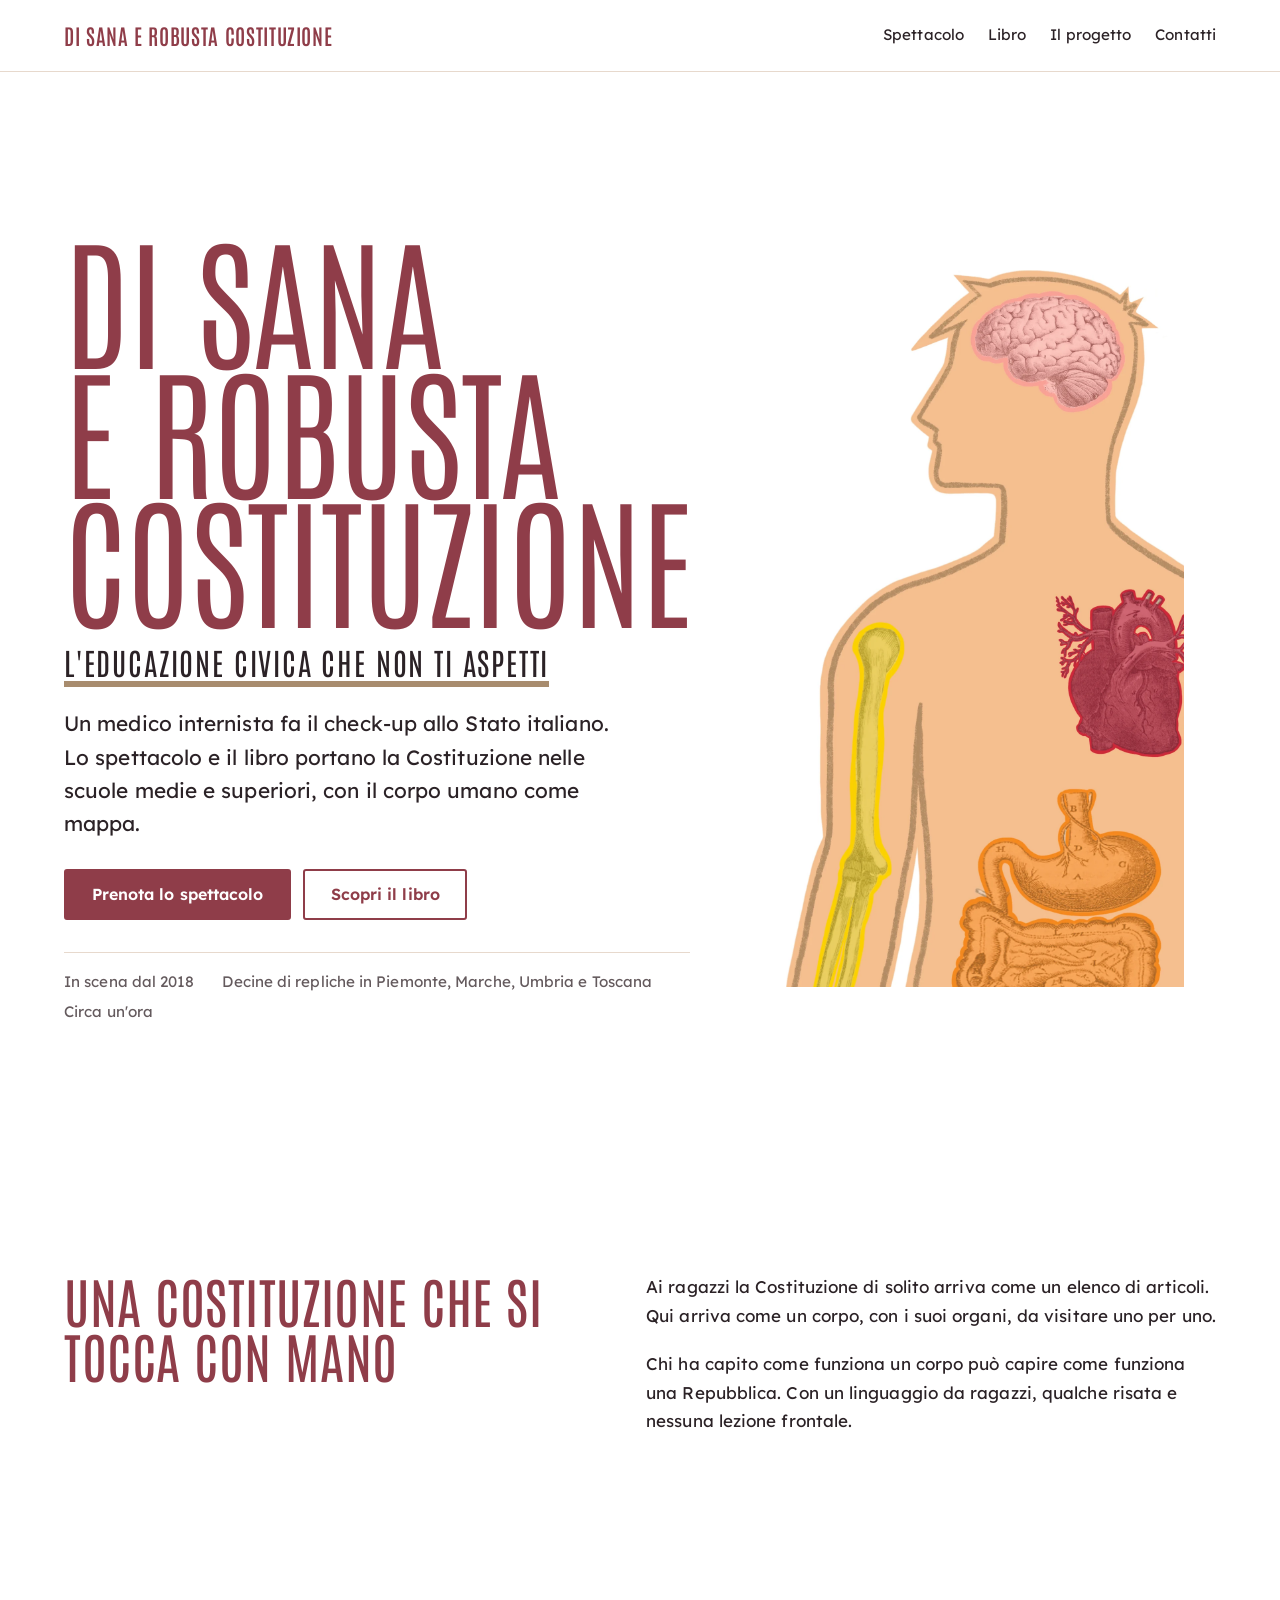
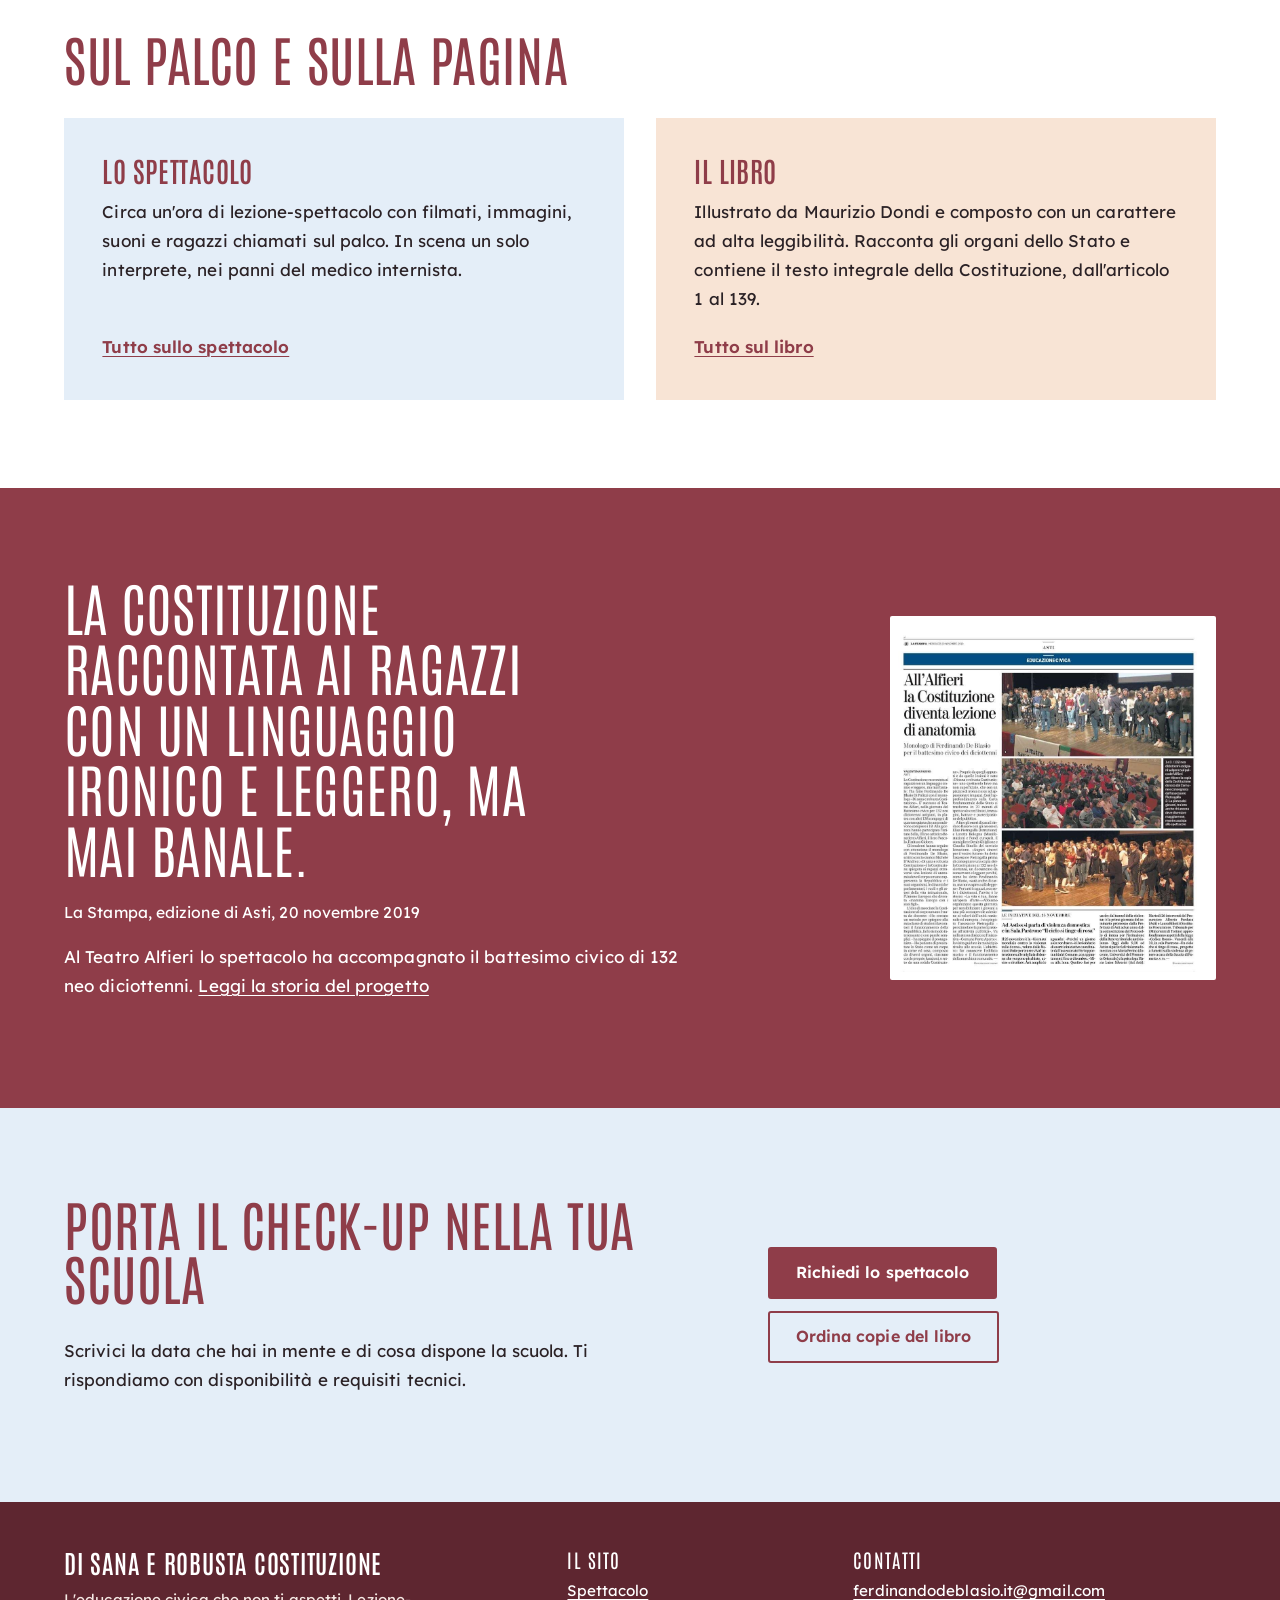
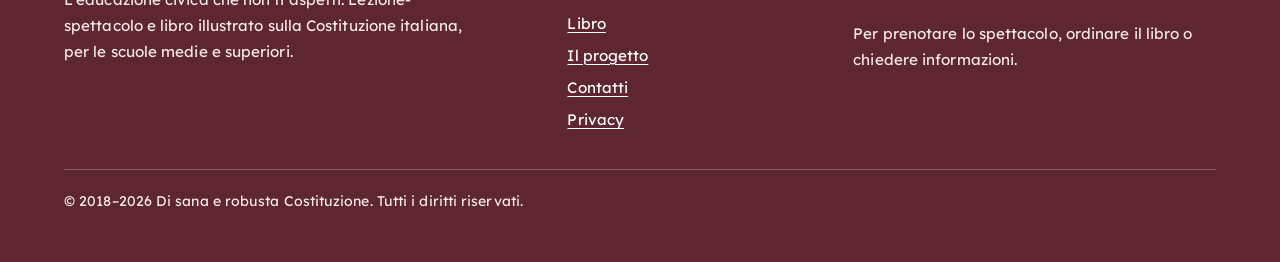
==== commit 453cf88d: "mod" ====
--- a/index.html
+++ b/index.html
@@ -24,7 +24,7 @@
 <a class="skip" href="#contenuto">Vai al contenuto</a>
 <header class="site-header"><div class="wrap">
 <a class="brand" href="index.html">Di sana e robusta Costituzione</a>
-<nav class="nav" aria-label="Principale"><a href="spettacolo.html">Spettacolo</a><a href="libro.html">Libro</a><a href="il-progetto.html">Il progetto</a><a class="btn" href="contatti.html">Scrivici</a></nav>
+<nav class="nav" aria-label="Principale"><a href="spettacolo.html">Spettacolo</a><a href="libro.html">Libro</a><a href="il-progetto.html">Il progetto</a><a href="contatti.html">Contatti</a></nav>
 </div></header>
 <main id="contenuto">
 <section class="hero"><div class="wrap">
@@ -78,9 +78,9 @@
 <li><a href="il-progetto.html">Il progetto</a></li><li><a href="contatti.html">Contatti</a></li>
 <li><a href="privacy.html">Privacy</a></li></ul></nav>
 <div><h2>Contatti</h2><p><a href="mailto:ferdinandodeblasio.it@gmail.com">ferdinandodeblasio.it@gmail.com</a></p>
-<p>Autorizzazioni, richieste di utilizzo del titolo e segnalazioni vanno scritte a questo indirizzo.</p></div>
+<p>Per prenotare lo spettacolo, ordinare il libro o chiedere informazioni.</p></div>
 </div>
-<p class="rights">Di sana e robusta Costituzione è un'opera di Ferdinando de Blasio di Palizzi e Michele D'Andrea, in scena dal 2018. Illustrazioni del libro di Maurizio Dondi. Testi, format, immagini e titolo non possono essere riprodotti o utilizzati senza autorizzazione degli autori. Tutti i diritti riservati.</p>
+<p class="rights">© 2018–2026 Di sana e robusta Costituzione. Tutti i diritti riservati.</p>
 </div></footer>
 <script src="main.js" defer></script>
 </body>
--- a/styles.css
+++ b/styles.css
@@ -63,7 +63,7 @@
 .hero h1 span{display:block}
 .hero .tag{font-family:var(--display);font-size:clamp(1.35rem,2.6vw,1.9rem);letter-spacing:.06em;text-transform:uppercase;color:var(--ink);margin:1.5rem 0 1.25rem;display:inline-block;border-bottom:6px solid var(--sabbia);padding-bottom:.2rem;line-height:1.1}
 .hero-art{background:#fff;border-radius:2px;padding:clamp(1rem,3vw,2rem);position:relative}
-.hero-art img{width:100%;max-height:44rem;object-fit:contain}
+.hero-art img{width:100%;height:auto}
 
 /* sections */
 section{padding-block:clamp(3rem,7vw,5.5rem)}
@@ -179,8 +179,6 @@
 
 @media (max-width:52rem){
   .hero .wrap,.intro,.split,.split.rev,.quote .wrap,.cta-band .wrap,.authors,.foot-grid,.paths{grid-template-columns:minmax(0,1fr)}
-  .hero-art{max-width:24rem}
-  .hero-art img{max-height:26rem}
   .referto-list{grid-template-columns:minmax(0,1fr)}
   .referto-list li{display:block}
   .referto-list button{grid-column:auto}
